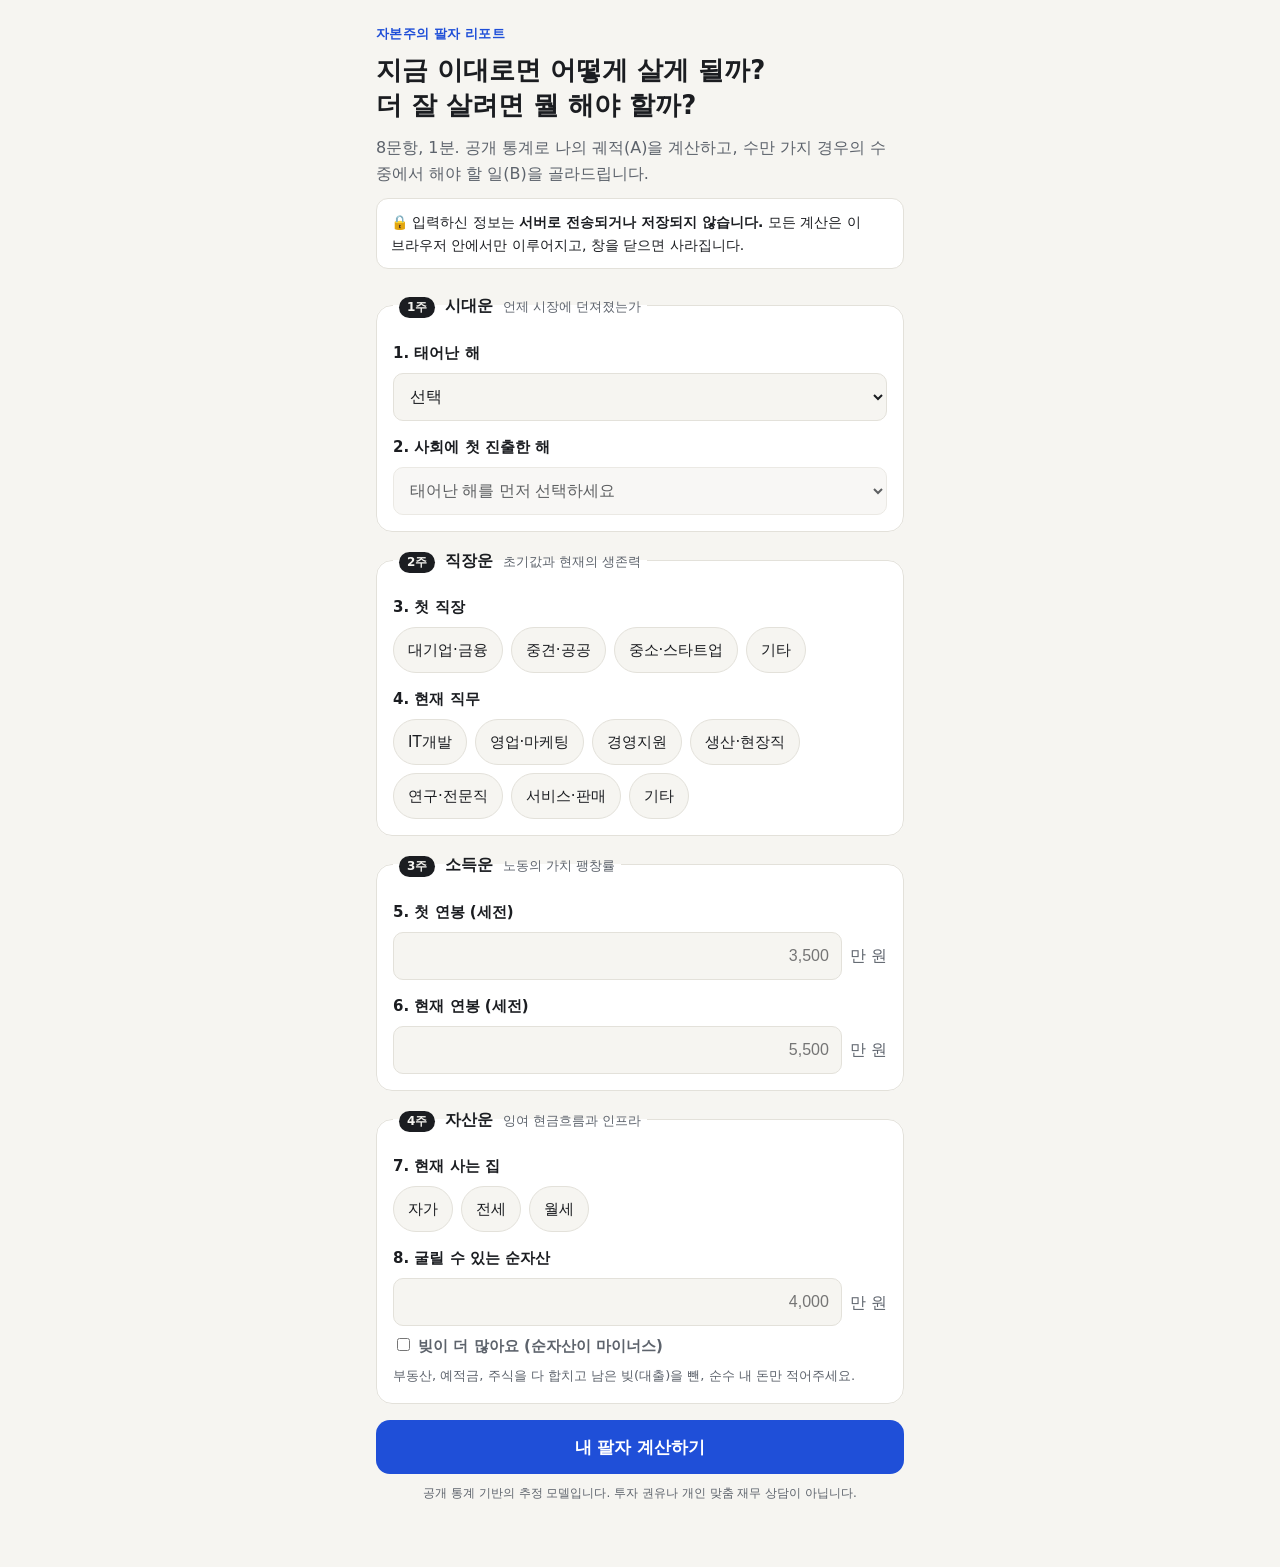
==== palja/index.html @ ac526991 "Add 자본주의 팔자 리포트: 8문항 입력으로 현재 궤적(A)과 해야 할 일(B) 계산 정적 페이지(palja/)로 구현. 입력값은 저장·전송하지 않으며 CSP로 외부 요청을 차단" ====
<!doctype html>
<html lang="ko">
<head>
  <meta charset="utf-8">
  <meta name="viewport" content="width=device-width, initial-scale=1">
  <!-- 입력값이 어디로도 전송되지 않도록 네트워크 연결을 브라우저 수준에서 차단 -->
  <meta http-equiv="Content-Security-Policy" content="default-src 'none'; script-src 'self'; style-src 'self'; img-src 'self' data: blob:; connect-src 'none'; form-action 'none'; base-uri 'none'">
  <title>자본주의 팔자 리포트</title>
  <meta name="description" content="8문항으로 보는 나의 경제적 궤적과, 더 잘 살기 위해 해야 할 일. 입력값은 저장되지 않습니다.">
  <link rel="stylesheet" href="styles.css">
</head>
<body>
<main class="wrap">

  <section id="intro" class="hero">
    <p class="eyebrow">자본주의 팔자 리포트</p>
    <h1>지금 이대로면 어떻게 살게 될까?<br>더 잘 살려면 뭘 해야 할까?</h1>
    <p class="lead">8문항, 1분. 공개 통계로 나의 궤적(A)을 계산하고, 수만 가지 경우의 수 중에서 해야 할 일(B)을 골라드립니다.</p>
    <p class="privacy">🔒 입력하신 정보는 <strong>서버로 전송되거나 저장되지 않습니다.</strong> 모든 계산은 이 브라우저 안에서만 이루어지고, 창을 닫으면 사라집니다.</p>
  </section>

  <form id="form" novalidate autocomplete="off">

    <fieldset class="group">
      <legend><span class="tag">1주</span> 시대운 <small>언제 시장에 던져졌는가</small></legend>
      <div class="field" data-field="birth">
        <label for="birth">1. 태어난 해</label>
        <select id="birth" name="birth"><option value="">선택</option></select>
        <p class="err" hidden></p>
      </div>
      <div class="field" data-field="entry">
        <label for="entry">2. 사회에 첫 진출한 해</label>
        <select id="entry" name="entry" disabled><option value="">태어난 해를 먼저 선택하세요</option></select>
        <p class="err" hidden></p>
      </div>
    </fieldset>

    <fieldset class="group">
      <legend><span class="tag">2주</span> 직장운 <small>초기값과 현재의 생존력</small></legend>
      <div class="field" data-field="tier">
        <span class="label">3. 첫 직장</span>
        <div class="chips" role="radiogroup" aria-label="첫 직장">
          <label class="chip"><input type="radio" name="tier" value="big"><span>대기업·금융</span></label>
          <label class="chip"><input type="radio" name="tier" value="mid"><span>중견·공공</span></label>
          <label class="chip"><input type="radio" name="tier" value="small"><span>중소·스타트업</span></label>
          <label class="chip"><input type="radio" name="tier" value="etc"><span>기타</span></label>
        </div>
        <p class="err" hidden></p>
      </div>
      <div class="field" data-field="role">
        <span class="label">4. 현재 직무</span>
        <div class="chips" role="radiogroup" aria-label="현재 직무">
          <label class="chip"><input type="radio" name="role" value="dev"><span>IT개발</span></label>
          <label class="chip"><input type="radio" name="role" value="sales"><span>영업·마케팅</span></label>
          <label class="chip"><input type="radio" name="role" value="admin"><span>경영지원</span></label>
          <label class="chip"><input type="radio" name="role" value="field"><span>생산·현장직</span></label>
          <label class="chip"><input type="radio" name="role" value="research"><span>연구·전문직</span></label>
          <label class="chip"><input type="radio" name="role" value="service"><span>서비스·판매</span></label>
          <label class="chip"><input type="radio" name="role" value="etc"><span>기타</span></label>
        </div>
        <p class="err" hidden></p>
      </div>
    </fieldset>

    <fieldset class="group">
      <legend><span class="tag">3주</span> 소득운 <small>노동의 가치 팽창률</small></legend>
      <div class="field" data-field="startPay">
        <label for="startPay">5. 첫 연봉 (세전)</label>
        <div class="money"><input id="startPay" name="startPay" inputmode="numeric" placeholder="3,500"><span>만 원</span></div>
        <p class="err" hidden></p>
      </div>
      <div class="field" data-field="curPay">
        <label for="curPay">6. 현재 연봉 (세전)</label>
        <div class="money"><input id="curPay" name="curPay" inputmode="numeric" placeholder="5,500"><span>만 원</span></div>
        <p class="err" hidden></p>
      </div>
    </fieldset>

    <fieldset class="group">
      <legend><span class="tag">4주</span> 자산운 <small>잉여 현금흐름과 인프라</small></legend>
      <div class="field" data-field="housing">
        <span class="label">7. 현재 사는 집</span>
        <div class="chips" role="radiogroup" aria-label="현재 사는 집">
          <label class="chip"><input type="radio" name="housing" value="own"><span>자가</span></label>
          <label class="chip"><input type="radio" name="housing" value="jeonse"><span>전세</span></label>
          <label class="chip"><input type="radio" name="housing" value="rent"><span>월세</span></label>
        </div>
        <p class="err" hidden></p>
      </div>
      <div class="field" data-field="netWorth">
        <label for="netWorth">8. 굴릴 수 있는 순자산</label>
        <div class="money"><input id="netWorth" name="netWorth" inputmode="numeric" placeholder="4,000"><span>만 원</span></div>
        <label class="inline"><input type="checkbox" id="negative"> 빚이 더 많아요 (순자산이 마이너스)</label>
        <p class="hint">부동산, 예적금, 주식을 다 합치고 남은 빚(대출)을 뺀, 순수 내 돈만 적어주세요.</p>
        <p class="err" hidden></p>
      </div>
    </fieldset>

    <button type="submit" class="primary">내 팔자 계산하기</button>
    <p class="fine">공개 통계 기반의 추정 모델입니다. 투자 권유나 개인 맞춤 재무 상담이 아닙니다.</p>
  </form>

  <section id="result" hidden></section>

</main>

<script src="data.js"></script>
<script src="engine.js"></script>
<script src="app.js"></script>
</body>
</html>
---- palja/styles.css ----
:root {
  --bg: #f6f5f1;
  --card: #ffffff;
  --ink: #1b1d21;
  --sub: #5d636c;
  --line: #e3e1da;
  --accent: #1f4fd8;
  --accent-ink: #ffffff;
  --a: #b4361f;
  --a-bg: #fbeeea;
  --b: #0f7a4d;
  --b-bg: #e8f5ee;
  --bar: #d9dce3;
  --err: #c0262d;
}
@media (prefers-color-scheme: dark) {
  :root {
    --bg: #14161a;
    --card: #1d2026;
    --ink: #eceef2;
    --sub: #a0a7b2;
    --line: #2e323a;
    --accent: #6c93ff;
    --accent-ink: #0d1220;
    --a: #ff8d77;
    --a-bg: #2b1d1a;
    --b: #5fd39c;
    --b-bg: #17261f;
    --bar: #343944;
    --err: #ff7b82;
  }
}

* { box-sizing: border-box; }
html { -webkit-text-size-adjust: 100%; }
body {
  margin: 0;
  background: var(--bg);
  color: var(--ink);
  font-family: -apple-system, "Apple SD Gothic Neo", "Noto Sans KR", "Malgun Gothic", system-ui, sans-serif;
  line-height: 1.6;
  word-break: keep-all;
}
.wrap { max-width: 560px; margin: 0 auto; padding: 24px 16px 64px; }

.eyebrow { margin: 0 0 8px; font-size: 13px; font-weight: 700; color: var(--accent); letter-spacing: .02em; }
h1 { margin: 0 0 12px; font-size: 26px; line-height: 1.35; }
h2 { margin: 0 0 14px; font-size: 21px; line-height: 1.4; }
.lead { margin: 0 0 12px; color: var(--sub); }
.privacy {
  margin: 0 0 24px; padding: 12px 14px; font-size: 14px;
  background: var(--card); border: 1px solid var(--line); border-radius: 12px;
}

/* ---------- 폼 ---------- */
.group { margin: 0 0 16px; padding: 16px; background: var(--card); border: 1px solid var(--line); border-radius: 16px; }
.group legend { padding: 0 6px; font-weight: 700; font-size: 16px; }
.group legend small { margin-left: 4px; font-weight: 400; color: var(--sub); font-size: 13px; }
.tag { display: inline-block; margin-right: 4px; padding: 1px 8px; font-size: 12px; border-radius: 99px; background: var(--ink); color: var(--bg); }
.field { margin-top: 14px; }
.field:first-of-type { margin-top: 6px; }
.field > label, .field > .label { display: block; margin-bottom: 8px; font-weight: 600; font-size: 15px; }
select, .money input {
  width: 100%; height: 48px; padding: 0 12px; font-size: 16px;
  color: var(--ink); background: var(--bg); border: 1px solid var(--line); border-radius: 10px;
}
.money { display: flex; align-items: center; gap: 8px; }
.money span { white-space: nowrap; color: var(--sub); }
.money input { text-align: right; }
.chips { display: flex; flex-wrap: wrap; gap: 8px; }
.chip { position: relative; }
.chip input { position: absolute; opacity: 0; inset: 0; }
.chip span {
  display: block; padding: 10px 14px; font-size: 15px; cursor: pointer;
  border: 1px solid var(--line); border-radius: 99px; background: var(--bg);
}
.chip input:checked + span { background: var(--accent); border-color: var(--accent); color: var(--accent-ink); font-weight: 700; }
.chip input:focus-visible + span, select:focus-visible, .money input:focus-visible, button:focus-visible, summary:focus-visible {
  outline: 3px solid var(--accent); outline-offset: 2px;
}
.inline { display: block; margin-top: 8px; font-size: 14px; color: var(--sub); }
.hint { margin: 8px 0 0; font-size: 13px; color: var(--sub); }
.err { margin: 6px 0 0; font-size: 13px; color: var(--err); font-weight: 600; }
.fine { margin: 10px 0 0; text-align: center; font-size: 12px; color: var(--sub); }

button { font: inherit; cursor: pointer; }
.primary {
  width: 100%; height: 54px; font-size: 17px; font-weight: 700; border: 0; border-radius: 14px;
  background: var(--accent); color: var(--accent-ink);
}
.ghost {
  flex: 1; height: 48px; font-size: 15px; font-weight: 600; color: var(--ink);
  background: var(--card); border: 1px solid var(--line); border-radius: 12px;
}

/* ---------- 결과 ---------- */
.card { margin: 0 0 16px; padding: 20px 18px; background: var(--card); border: 1px solid var(--line); border-radius: 18px; }
.card.a { border-color: var(--a); background: linear-gradient(var(--a-bg), var(--card) 70%); }
.card.b { border-color: var(--b); background: linear-gradient(var(--b-bg), var(--card) 70%); }
.kicker { margin: 0 0 6px; font-size: 13px; font-weight: 800; letter-spacing: .04em; }
.a .kicker { color: var(--a); }
.b .kicker { color: var(--b); }
.stats { display: grid; grid-template-columns: 1fr 1fr; gap: 10px; margin-top: 14px; }
.stat { padding: 12px; background: var(--bg); border-radius: 12px; }
.stat .k { font-size: 12px; color: var(--sub); }
.stat .v { font-size: 20px; font-weight: 800; line-height: 1.3; }
.stat .s { font-size: 12px; color: var(--sub); }
.note { margin: 12px 0 0; font-size: 13px; color: var(--sub); }

.axes { margin: 0; padding: 0; list-style: none; }
.axes li { margin-top: 14px; }
.axes .row { display: flex; justify-content: space-between; align-items: baseline; font-weight: 700; font-size: 15px; }
.axes .row b { font-size: 15px; }
.axes .bar { height: 8px; margin: 6px 0; background: var(--bar); border-radius: 99px; overflow: hidden; }
.axes .bar i { display: block; height: 100%; width: 0; background: var(--accent); border-radius: 99px; }
.axes li.weak .bar i { background: var(--a); }
.axes p { margin: 0; font-size: 14px; color: var(--sub); }
.weak-note { margin: 16px 0 0; padding: 12px 14px; font-size: 14px; font-weight: 600; background: var(--a-bg); color: var(--a); border-radius: 12px; }

.actions { margin: 14px 0 0; padding: 0; list-style: none; counter-reset: act; }
.actions li { position: relative; margin-top: 12px; padding: 14px 14px 14px 52px; background: var(--bg); border-radius: 14px; counter-increment: act; }
.actions li::before {
  content: counter(act); position: absolute; left: 14px; top: 14px; width: 26px; height: 26px; line-height: 26px;
  text-align: center; font-weight: 800; font-size: 14px; color: var(--bg); background: var(--b); border-radius: 50%;
}
.actions .t { font-weight: 700; font-size: 16px; }
.actions .d { margin: 4px 0 0; font-size: 14px; color: var(--sub); }
.actions .m { margin-top: 8px; display: flex; flex-wrap: wrap; gap: 6px; font-size: 12px; }
.actions .m span { padding: 2px 8px; border-radius: 10px; background: var(--card); border: 1px solid var(--line); }
.actions .m .eff { color: var(--b); border-color: var(--b); font-weight: 700; }

table.cmp { width: 100%; margin-top: 16px; border-collapse: collapse; font-size: 14px; }
.cmp th, .cmp td { padding: 9px 6px; text-align: right; border-bottom: 1px solid var(--line); }
.cmp th:first-child, .cmp td:first-child { text-align: left; color: var(--sub); font-weight: 500; }
.cmp thead th { font-size: 12px; color: var(--sub); }
.cmp .va { color: var(--a); font-weight: 700; }
.cmp .vb { color: var(--b); font-weight: 800; }

details { margin: 0 0 16px; padding: 14px 16px; background: var(--card); border: 1px solid var(--line); border-radius: 14px; font-size: 14px; }
summary { cursor: pointer; font-weight: 700; }
details ul { margin: 10px 0 0; padding-left: 18px; color: var(--sub); }
details li { margin-top: 6px; }
.btns { display: flex; gap: 8px; margin: 0 0 12px; }
.foot { margin: 8px 0 0; font-size: 12px; color: var(--sub); text-align: center; }
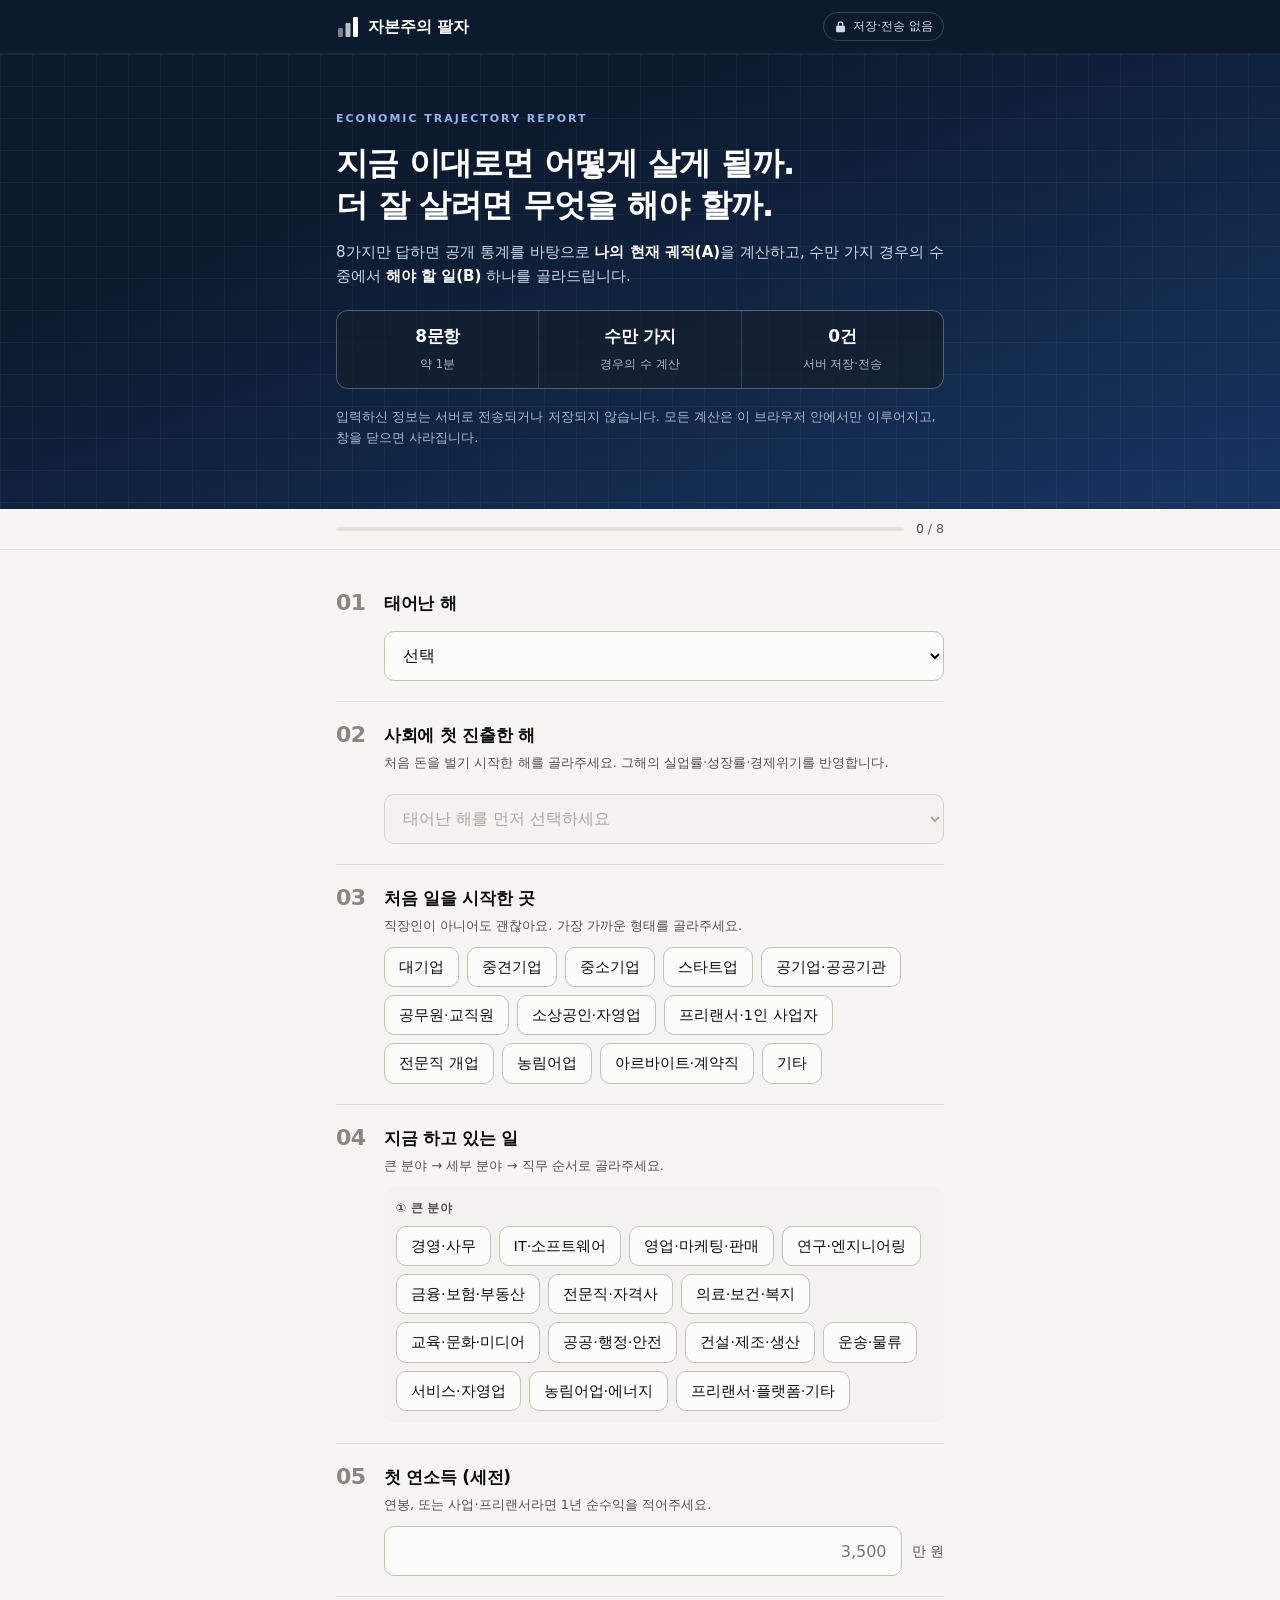
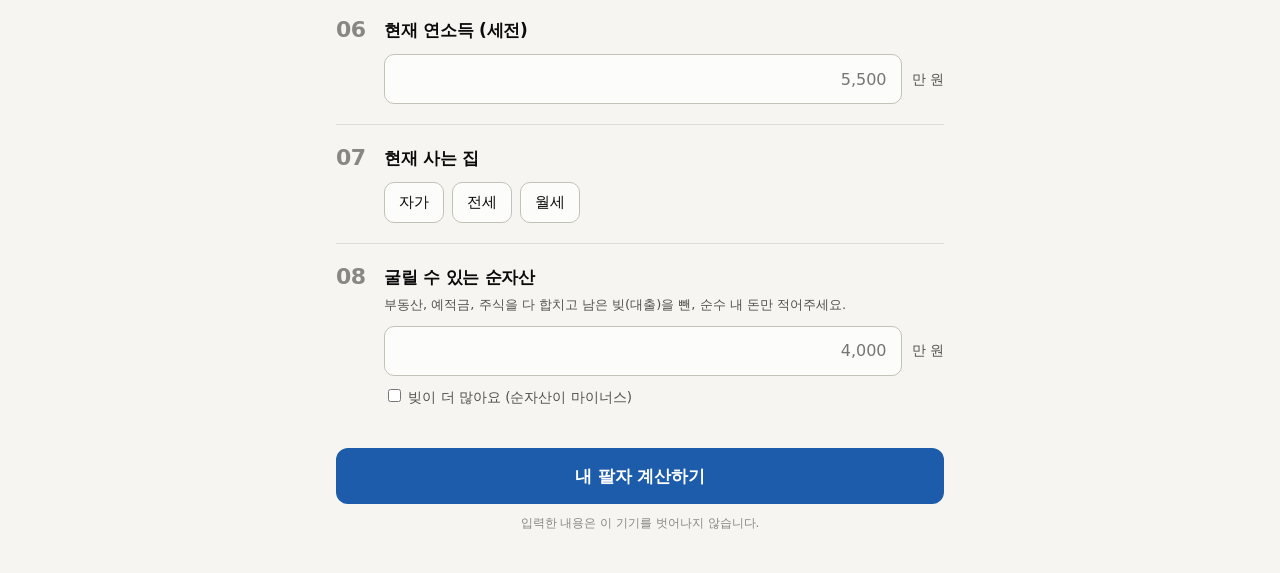
==== commit b128bb08: "팔자 리포트: 질문 순차 나열, 직무 3단계 분류, 집값·월세 입력, 리포트형 디자인 - 1주~4주 구분을 없애고 질문 8개를 번호순으로 나열 - 첫 일터를 12개 유형으로 확대(" ====
--- a/palja/index.html
+++ b/palja/index.html
@@ -5,106 +5,179 @@
   <meta name="viewport" content="width=device-width, initial-scale=1">
   <!-- 입력값이 어디로도 전송되지 않도록 네트워크 연결을 브라우저 수준에서 차단 -->
   <meta http-equiv="Content-Security-Policy" content="default-src 'none'; script-src 'self'; style-src 'self'; img-src 'self' data: blob:; connect-src 'none'; form-action 'none'; base-uri 'none'">
+  <meta name="color-scheme" content="light dark">
   <title>자본주의 팔자 리포트</title>
   <meta name="description" content="8문항으로 보는 나의 경제적 궤적과, 더 잘 살기 위해 해야 할 일. 입력값은 저장되지 않습니다.">
   <link rel="stylesheet" href="styles.css">
 </head>
 <body>
-<main class="wrap">
 
-  <section id="intro" class="hero">
-    <p class="eyebrow">자본주의 팔자 리포트</p>
-    <h1>지금 이대로면 어떻게 살게 될까?<br>더 잘 살려면 뭘 해야 할까?</h1>
-    <p class="lead">8문항, 1분. 공개 통계로 나의 궤적(A)을 계산하고, 수만 가지 경우의 수 중에서 해야 할 일(B)을 골라드립니다.</p>
-    <p class="privacy">🔒 입력하신 정보는 <strong>서버로 전송되거나 저장되지 않습니다.</strong> 모든 계산은 이 브라우저 안에서만 이루어지고, 창을 닫으면 사라집니다.</p>
+<header class="top">
+  <div class="top-in">
+    <a class="brand" href="./" aria-label="자본주의 팔자">
+      <svg class="mark" viewBox="0 0 24 24" width="24" height="24" aria-hidden="true">
+        <rect x="2" y="13" width="5" height="9" rx="1.2"></rect>
+        <rect x="9.5" y="8" width="5" height="14" rx="1.2"></rect>
+        <rect x="17" y="2" width="5" height="20" rx="1.2"></rect>
+      </svg>
+      <span>자본주의 팔자</span>
+    </a>
+    <span class="lock-pill">
+      <svg viewBox="0 0 16 16" width="13" height="13" aria-hidden="true"><path d="M4.5 7V5a3.5 3.5 0 1 1 7 0v2h.5A1.5 1.5 0 0 1 13.5 8.5v5A1.5 1.5 0 0 1 12 15H4a1.5 1.5 0 0 1-1.5-1.5v-5A1.5 1.5 0 0 1 4 7h.5Zm1.5 0h4V5a2 2 0 1 0-4 0v2Z"></path></svg>
+      저장·전송 없음
+    </span>
+  </div>
+</header>
+
+<main>
+
+  <!-- ===== 소개 ===== -->
+  <section id="intro" class="cover">
+    <div class="wrap">
+      <p class="eyebrow">ECONOMIC TRAJECTORY REPORT</p>
+      <h1>지금 이대로면 어떻게 살게 될까.<br>더 잘 살려면 무엇을 해야 할까.</h1>
+      <p class="lead">8가지만 답하면 공개 통계를 바탕으로 <b>나의 현재 궤적(A)</b>을 계산하고, 수만 가지 경우의 수 중에서 <b>해야 할 일(B)</b> 하나를 골라드립니다.</p>
+      <ul class="facts">
+        <li><b>8문항</b><span>약 1분</span></li>
+        <li><b>수만 가지</b><span>경우의 수 계산</span></li>
+        <li><b>0건</b><span>서버 저장·전송</span></li>
+      </ul>
+      <p class="privacy">입력하신 정보는 서버로 전송되거나 저장되지 않습니다. 모든 계산은 이 브라우저 안에서만 이루어지고, 창을 닫으면 사라집니다.</p>
+    </div>
   </section>
 
+  <!-- ===== 질문 ===== -->
+  <div id="progress" class="progress" aria-live="polite">
+    <div class="wrap progress-in">
+      <div class="track"><i id="progressBar"></i></div>
+      <span id="progressText">0 / 8</span>
+    </div>
+  </div>
+
+  <div class="wrap">
   <form id="form" novalidate autocomplete="off">
+    <ol class="qs">
 
-    <fieldset class="group">
-      <legend><span class="tag">1주</span> 시대운 <small>언제 시장에 던져졌는가</small></legend>
-      <div class="field" data-field="birth">
-        <label for="birth">1. 태어난 해</label>
-        <select id="birth" name="birth"><option value="">선택</option></select>
-        <p class="err" hidden></p>
-      </div>
-      <div class="field" data-field="entry">
-        <label for="entry">2. 사회에 첫 진출한 해</label>
-        <select id="entry" name="entry" disabled><option value="">태어난 해를 먼저 선택하세요</option></select>
-        <p class="err" hidden></p>
-      </div>
-    </fieldset>
+      <li class="q" data-field="birth">
+        <span class="qn">01</span>
+        <div class="qb">
+          <label class="qt" for="birth">태어난 해</label>
+          <select id="birth" name="birth"><option value="">선택</option></select>
+          <p class="err" id="err-birth" hidden></p>
+        </div>
+      </li>
 
-    <fieldset class="group">
-      <legend><span class="tag">2주</span> 직장운 <small>초기값과 현재의 생존력</small></legend>
-      <div class="field" data-field="tier">
-        <span class="label">3. 첫 직장</span>
-        <div class="chips" role="radiogroup" aria-label="첫 직장">
-          <label class="chip"><input type="radio" name="tier" value="big"><span>대기업·금융</span></label>
-          <label class="chip"><input type="radio" name="tier" value="mid"><span>중견·공공</span></label>
-          <label class="chip"><input type="radio" name="tier" value="small"><span>중소·스타트업</span></label>
-          <label class="chip"><input type="radio" name="tier" value="etc"><span>기타</span></label>
+      <li class="q" data-field="entry">
+        <span class="qn">02</span>
+        <div class="qb">
+          <label class="qt" for="entry">사회에 첫 진출한 해</label>
+          <p class="qh">처음 돈을 벌기 시작한 해를 골라주세요. 그해의 실업률·성장률·경제위기를 반영합니다.</p>
+          <select id="entry" name="entry" disabled><option value="">태어난 해를 먼저 선택하세요</option></select>
+          <p class="err" id="err-entry" hidden></p>
         </div>
-        <p class="err" hidden></p>
-      </div>
-      <div class="field" data-field="role">
-        <span class="label">4. 현재 직무</span>
-        <div class="chips" role="radiogroup" aria-label="현재 직무">
-          <label class="chip"><input type="radio" name="role" value="dev"><span>IT개발</span></label>
-          <label class="chip"><input type="radio" name="role" value="sales"><span>영업·마케팅</span></label>
-          <label class="chip"><input type="radio" name="role" value="admin"><span>경영지원</span></label>
-          <label class="chip"><input type="radio" name="role" value="field"><span>생산·현장직</span></label>
-          <label class="chip"><input type="radio" name="role" value="research"><span>연구·전문직</span></label>
-          <label class="chip"><input type="radio" name="role" value="service"><span>서비스·판매</span></label>
-          <label class="chip"><input type="radio" name="role" value="etc"><span>기타</span></label>
+      </li>
+
+      <li class="q" data-field="tier">
+        <span class="qn">03</span>
+        <div class="qb">
+          <span class="qt" id="tierTitle">처음 일을 시작한 곳</span>
+          <p class="qh">직장인이 아니어도 괜찮아요. 가장 가까운 형태를 골라주세요.</p>
+          <div class="chips" role="radiogroup" aria-labelledby="tierTitle">
+            <label class="chip"><input type="radio" name="tier" value="big"><span>대기업</span></label>
+            <label class="chip"><input type="radio" name="tier" value="mid"><span>중견기업</span></label>
+            <label class="chip"><input type="radio" name="tier" value="small"><span>중소기업</span></label>
+            <label class="chip"><input type="radio" name="tier" value="startup"><span>스타트업</span></label>
+            <label class="chip"><input type="radio" name="tier" value="pubcorp"><span>공기업·공공기관</span></label>
+            <label class="chip"><input type="radio" name="tier" value="civil"><span>공무원·교직원</span></label>
+            <label class="chip"><input type="radio" name="tier" value="shop"><span>소상공인·자영업</span></label>
+            <label class="chip"><input type="radio" name="tier" value="free"><span>프리랜서·1인 사업자</span></label>
+            <label class="chip"><input type="radio" name="tier" value="pro"><span>전문직 개업</span></label>
+            <label class="chip"><input type="radio" name="tier" value="agri"><span>농림어업</span></label>
+            <label class="chip"><input type="radio" name="tier" value="parttime"><span>아르바이트·계약직</span></label>
+            <label class="chip"><input type="radio" name="tier" value="etc"><span>기타</span></label>
+          </div>
+          <p class="err" id="err-tier" hidden></p>
         </div>
-        <p class="err" hidden></p>
-      </div>
-    </fieldset>
+      </li>
 
-    <fieldset class="group">
-      <legend><span class="tag">3주</span> 소득운 <small>노동의 가치 팽창률</small></legend>
-      <div class="field" data-field="startPay">
-        <label for="startPay">5. 첫 연봉 (세전)</label>
-        <div class="money"><input id="startPay" name="startPay" inputmode="numeric" placeholder="3,500"><span>만 원</span></div>
-        <p class="err" hidden></p>
-      </div>
-      <div class="field" data-field="curPay">
-        <label for="curPay">6. 현재 연봉 (세전)</label>
-        <div class="money"><input id="curPay" name="curPay" inputmode="numeric" placeholder="5,500"><span>만 원</span></div>
-        <p class="err" hidden></p>
-      </div>
-    </fieldset>
+      <li class="q" data-field="role">
+        <span class="qn">04</span>
+        <div class="qb">
+          <span class="qt">지금 하고 있는 일</span>
+          <p class="qh">큰 분야 → 세부 분야 → 직무 순서로 골라주세요.</p>
+          <div id="roleBox" class="cascade"></div>
+          <p class="err" id="err-role" hidden></p>
+        </div>
+      </li>
 
-    <fieldset class="group">
-      <legend><span class="tag">4주</span> 자산운 <small>잉여 현금흐름과 인프라</small></legend>
-      <div class="field" data-field="housing">
-        <span class="label">7. 현재 사는 집</span>
-        <div class="chips" role="radiogroup" aria-label="현재 사는 집">
-          <label class="chip"><input type="radio" name="housing" value="own"><span>자가</span></label>
-          <label class="chip"><input type="radio" name="housing" value="jeonse"><span>전세</span></label>
-          <label class="chip"><input type="radio" name="housing" value="rent"><span>월세</span></label>
+      <li class="q" data-field="startPay">
+        <span class="qn">05</span>
+        <div class="qb">
+          <label class="qt" for="startPay">첫 연소득 (세전)</label>
+          <p class="qh">연봉, 또는 사업·프리랜서라면 1년 순수익을 적어주세요.</p>
+          <div class="money"><input id="startPay" name="startPay" inputmode="numeric" placeholder="3,500"><span>만 원</span></div>
+          <p class="err" id="err-startPay" hidden></p>
         </div>
-        <p class="err" hidden></p>
-      </div>
-      <div class="field" data-field="netWorth">
-        <label for="netWorth">8. 굴릴 수 있는 순자산</label>
-        <div class="money"><input id="netWorth" name="netWorth" inputmode="numeric" placeholder="4,000"><span>만 원</span></div>
-        <label class="inline"><input type="checkbox" id="negative"> 빚이 더 많아요 (순자산이 마이너스)</label>
-        <p class="hint">부동산, 예적금, 주식을 다 합치고 남은 빚(대출)을 뺀, 순수 내 돈만 적어주세요.</p>
-        <p class="err" hidden></p>
-      </div>
-    </fieldset>
+      </li>
+
+      <li class="q" data-field="curPay">
+        <span class="qn">06</span>
+        <div class="qb">
+          <label class="qt" for="curPay">현재 연소득 (세전)</label>
+          <div class="money"><input id="curPay" name="curPay" inputmode="numeric" placeholder="5,500"><span>만 원</span></div>
+          <p class="err" id="err-curPay" hidden></p>
+        </div>
+      </li>
+
+      <li class="q" data-field="housing">
+        <span class="qn">07</span>
+        <div class="qb">
+          <span class="qt" id="housingTitle">현재 사는 집</span>
+          <div class="chips" role="radiogroup" aria-labelledby="housingTitle">
+            <label class="chip"><input type="radio" name="housing" value="own"><span>자가</span></label>
+            <label class="chip"><input type="radio" name="housing" value="jeonse"><span>전세</span></label>
+            <label class="chip"><input type="radio" name="housing" value="rent"><span>월세</span></label>
+          </div>
+          <p class="err" id="err-housing" hidden></p>
+
+          <div id="houseValueBox" class="sub" hidden>
+            <label for="houseValue" id="houseValueLabel">집 시세</label>
+            <div class="money"><input id="houseValue" name="houseValue" inputmode="numeric" placeholder="50,000"><span>만 원</span></div>
+            <p class="qh" id="houseValueHint"></p>
+            <p class="err" id="err-houseValue" hidden></p>
+          </div>
+          <div id="rentBox" class="sub" hidden>
+            <label for="rent">월세</label>
+            <div class="money"><input id="rent" name="rent" inputmode="numeric" placeholder="60"><span>만 원 / 월</span></div>
+            <p class="err" id="err-rent" hidden></p>
+          </div>
+        </div>
+      </li>
+
+      <li class="q" data-field="netWorth">
+        <span class="qn">08</span>
+        <div class="qb">
+          <label class="qt" for="netWorth">굴릴 수 있는 순자산</label>
+          <p class="qh">부동산, 예적금, 주식을 다 합치고 남은 빚(대출)을 뺀, 순수 내 돈만 적어주세요.</p>
+          <div class="money"><input id="netWorth" name="netWorth" inputmode="numeric" placeholder="4,000"><span>만 원</span></div>
+          <label class="inline"><input type="checkbox" id="negative"> 빚이 더 많아요 (순자산이 마이너스)</label>
+          <p class="err" id="err-netWorth" hidden></p>
+        </div>
+      </li>
+
+    </ol>
 
     <button type="submit" class="primary">내 팔자 계산하기</button>
-    <p class="fine">공개 통계 기반의 추정 모델입니다. 투자 권유나 개인 맞춤 재무 상담이 아닙니다.</p>
+    <p class="fine">입력한 내용은 이 기기를 벗어나지 않습니다.</p>
   </form>
 
   <section id="result" hidden></section>
+  </div>
 
 </main>
 
 <script src="data.js"></script>
+<script src="jobs.js"></script>
 <script src="engine.js"></script>
 <script src="app.js"></script>
 </body>
--- a/palja/styles.css
+++ b/palja/styles.css
@@ -1,144 +1,259 @@
+/* ---------- 토큰 ----------
+ * 차트 색은 dataviz 기본 팔레트(slot 1 파랑, slot 2 주황)를 검증해서 사용:
+ *   A(지금 궤적) = 주황, B(해야 할 일) = 파랑. 텍스트는 절대 계열색을 쓰지 않는다.
+ */
 :root {
-  --bg: #f6f5f1;
-  --card: #ffffff;
-  --ink: #1b1d21;
-  --sub: #5d636c;
-  --line: #e3e1da;
-  --accent: #1f4fd8;
+  color-scheme: light;
+  --page: #f6f5f1;
+  --surface: #fcfcfb;
+  --ink: #0b0b0b;
+  --ink2: #52514e;
+  --muted: #898781;
+  --grid: #e1e0d9;
+  --axis: #c3c2b7;
+  --border: rgba(11, 11, 11, 0.10);
+  --sa: #eb6834;
+  --sb: #2a78d6;
+  --accent: #1c5cab;
   --accent-ink: #ffffff;
-  --a: #b4361f;
-  --a-bg: #fbeeea;
-  --b: #0f7a4d;
-  --b-bg: #e8f5ee;
-  --bar: #d9dce3;
-  --err: #c0262d;
+  --navy-1: #0c1a2e;
+  --navy-2: #173561;
+  --field: #f3f2ee;
+  --shadow: 0 1px 2px rgba(11, 11, 11, .04), 0 8px 24px rgba(11, 11, 11, .05);
 }
 @media (prefers-color-scheme: dark) {
   :root {
-    --bg: #14161a;
-    --card: #1d2026;
-    --ink: #eceef2;
-    --sub: #a0a7b2;
-    --line: #2e323a;
-    --accent: #6c93ff;
-    --accent-ink: #0d1220;
-    --a: #ff8d77;
-    --a-bg: #2b1d1a;
-    --b: #5fd39c;
-    --b-bg: #17261f;
-    --bar: #343944;
-    --err: #ff7b82;
+    color-scheme: dark;
+    --page: #0d0d0d;
+    --surface: #1a1a19;
+    --ink: #ffffff;
+    --ink2: #c3c2b7;
+    --muted: #898781;
+    --grid: #2c2c2a;
+    --axis: #383835;
+    --border: rgba(255, 255, 255, 0.10);
+    --sa: #d95926;
+    --sb: #3987e5;
+    --accent: #3987e5;
+    --accent-ink: #0b0b0b;
+    --navy-1: #07101d;
+    --navy-2: #0f2447;
+    --field: #232322;
+    --shadow: none;
   }
 }
 
 * { box-sizing: border-box; }
-html { -webkit-text-size-adjust: 100%; }
+html { -webkit-text-size-adjust: 100%; scroll-behavior: smooth; }
 body {
   margin: 0;
-  background: var(--bg);
+  background: var(--page);
   color: var(--ink);
-  font-family: -apple-system, "Apple SD Gothic Neo", "Noto Sans KR", "Malgun Gothic", system-ui, sans-serif;
+  font-family: system-ui, -apple-system, "Apple SD Gothic Neo", "Noto Sans KR", "Malgun Gothic", "Segoe UI", sans-serif;
   line-height: 1.6;
   word-break: keep-all;
 }
-.wrap { max-width: 560px; margin: 0 auto; padding: 24px 16px 64px; }
-
-.eyebrow { margin: 0 0 8px; font-size: 13px; font-weight: 700; color: var(--accent); letter-spacing: .02em; }
-h1 { margin: 0 0 12px; font-size: 26px; line-height: 1.35; }
-h2 { margin: 0 0 14px; font-size: 21px; line-height: 1.4; }
-.lead { margin: 0 0 12px; color: var(--sub); }
-.privacy {
-  margin: 0 0 24px; padding: 12px 14px; font-size: 14px;
-  background: var(--card); border: 1px solid var(--line); border-radius: 12px;
-}
-
-/* ---------- 폼 ---------- */
-.group { margin: 0 0 16px; padding: 16px; background: var(--card); border: 1px solid var(--line); border-radius: 16px; }
-.group legend { padding: 0 6px; font-weight: 700; font-size: 16px; }
-.group legend small { margin-left: 4px; font-weight: 400; color: var(--sub); font-size: 13px; }
-.tag { display: inline-block; margin-right: 4px; padding: 1px 8px; font-size: 12px; border-radius: 99px; background: var(--ink); color: var(--bg); }
-.field { margin-top: 14px; }
-.field:first-of-type { margin-top: 6px; }
-.field > label, .field > .label { display: block; margin-bottom: 8px; font-weight: 600; font-size: 15px; }
+.wrap { max-width: 640px; margin: 0 auto; padding: 0 16px; }
+
+/* ---------- 상단 바 ---------- */
+.top { background: var(--navy-1); color: #fff; border-bottom: 1px solid rgba(255,255,255,.08); }
+.top-in { max-width: 640px; margin: 0 auto; padding: 12px 16px; display: flex; justify-content: space-between; align-items: center; }
+.brand { display: inline-flex; align-items: center; gap: 8px; color: #fff; text-decoration: none; font-weight: 800; letter-spacing: -.01em; }
+.mark { fill: #fff; }
+.mark rect:nth-child(1) { opacity: .45; }
+.mark rect:nth-child(2) { opacity: .72; }
+.lock-pill { display: inline-flex; align-items: center; gap: 6px; padding: 4px 10px; font-size: 12px; color: #cfd8e8; border: 1px solid rgba(255,255,255,.18); border-radius: 99px; }
+.lock-pill svg { fill: currentColor; }
+
+/* ---------- 커버 ---------- */
+.cover {
+  color: #fff;
+  background:
+    linear-gradient(rgba(255,255,255,.045) 1px, transparent 1px) 0 0 / 100% 32px,
+    linear-gradient(90deg, rgba(255,255,255,.045) 1px, transparent 1px) 0 0 / 32px 100%,
+    linear-gradient(160deg, var(--navy-1) 30%, var(--navy-2));
+  padding: 36px 0 44px;
+}
+.eyebrow { margin: 0 0 14px; font-size: 11px; font-weight: 700; letter-spacing: .18em; color: #8fb4ee; }
+h1 { margin: 0 0 14px; font-size: 26px; text-wrap: balance; line-height: 1.32; font-weight: 800; letter-spacing: -.025em; }
+.lead { margin: 0 0 22px; color: #cfd8e8; font-size: 15px; }
+.lead b { color: #fff; }
+.facts { display: grid; grid-template-columns: repeat(3, 1fr); gap: 1px; margin: 0 0 18px; padding: 0; list-style: none; background: rgba(255,255,255,.14); border: 1px solid rgba(255,255,255,.14); border-radius: 12px; overflow: hidden; }
+.facts li { padding: 12px 10px; background: rgba(8, 18, 34, .72); text-align: center; }
+.facts b { display: block; font-size: 17px; letter-spacing: -.02em; }
+.facts span { font-size: 11.5px; color: #a9b8d1; }
+.privacy { margin: 0; font-size: 13px; color: #a9b8d1; }
+
+/* ---------- 진행 바 ---------- */
+.progress { position: sticky; top: 0; z-index: 5; background: var(--page); border-bottom: 1px solid var(--border); }
+.progress-in { display: flex; align-items: center; gap: 12px; padding-top: 10px; padding-bottom: 10px; font-size: 12.5px; color: var(--ink2); font-variant-numeric: tabular-nums; }
+.progress .track { flex: 1; height: 4px; background: var(--grid); border-radius: 99px; overflow: hidden; }
+.progress .track i { display: block; height: 100%; width: 0; background: var(--accent); border-radius: 99px; transition: width .25s ease; }
+
+/* ---------- 질문 ---------- */
+.qs { margin: 20px 0 20px; padding: 0; list-style: none; }
+.q { display: flex; gap: 14px; padding: 20px 0; border-bottom: 1px solid var(--border); }
+.q:last-child { border-bottom: 0; }
+.qn { flex: 0 0 34px; font-size: 22px; font-weight: 800; line-height: 1.2; letter-spacing: -.03em; color: var(--muted); font-variant-numeric: tabular-nums; }
+.q.done .qn { color: var(--accent); }
+.qb { flex: 1; min-width: 0; }
+.qt { display: block; margin-bottom: 4px; font-size: 17px; font-weight: 700; letter-spacing: -.015em; }
+.qh { margin: 0 0 10px; font-size: 13px; color: var(--ink2); }
+.qb > :not(.qt):not(.qh):not(.err) { margin-top: 10px; }
+
 select, .money input {
-  width: 100%; height: 48px; padding: 0 12px; font-size: 16px;
-  color: var(--ink); background: var(--bg); border: 1px solid var(--line); border-radius: 10px;
-}
-.money { display: flex; align-items: center; gap: 8px; }
-.money span { white-space: nowrap; color: var(--sub); }
-.money input { text-align: right; }
+  width: 100%; height: 50px; padding: 0 14px; font: inherit; font-size: 16px;
+  color: var(--ink); background: var(--surface); border: 1px solid var(--axis); border-radius: 10px;
+}
+select:disabled { color: var(--muted); background: var(--field); }
+.money { display: flex; align-items: center; gap: 10px; }
+.money span { white-space: nowrap; font-size: 14px; color: var(--ink2); }
+.money input { text-align: right; font-variant-numeric: tabular-nums; }
+.sub { padding: 14px; background: var(--field); border-radius: 12px; }
+.sub label { display: block; margin-bottom: 8px; font-size: 14px; font-weight: 600; }
+.sub .qh { margin: 8px 0 0; }
+.inline { display: block; font-size: 13.5px; color: var(--ink2); }
+.err { margin: 8px 0 0; font-size: 13px; font-weight: 600; color: #c0262d; }
+@media (prefers-color-scheme: dark) { .err { color: #ff7b82; } }
+
 .chips { display: flex; flex-wrap: wrap; gap: 8px; }
 .chip { position: relative; }
 .chip input { position: absolute; opacity: 0; inset: 0; }
-.chip span {
-  display: block; padding: 10px 14px; font-size: 15px; cursor: pointer;
-  border: 1px solid var(--line); border-radius: 99px; background: var(--bg);
-}
-.chip input:checked + span { background: var(--accent); border-color: var(--accent); color: var(--accent-ink); font-weight: 700; }
-.chip input:focus-visible + span, select:focus-visible, .money input:focus-visible, button:focus-visible, summary:focus-visible {
-  outline: 3px solid var(--accent); outline-offset: 2px;
-}
-.inline { display: block; margin-top: 8px; font-size: 14px; color: var(--sub); }
-.hint { margin: 8px 0 0; font-size: 13px; color: var(--sub); }
-.err { margin: 6px 0 0; font-size: 13px; color: var(--err); font-weight: 600; }
-.fine { margin: 10px 0 0; text-align: center; font-size: 12px; color: var(--sub); }
+.chip span, .cb {
+  display: block; padding: 9px 14px; font: inherit; font-size: 14.5px; line-height: 1.4; cursor: pointer;
+  color: var(--ink); background: var(--surface); border: 1px solid var(--axis); border-radius: 10px;
+}
+.chip input:checked + span, .cb[aria-pressed="true"] { color: var(--accent-ink); background: var(--accent); border-color: var(--accent); font-weight: 700; }
+.chip input:focus-visible + span, .cb:focus-visible, select:focus-visible, .money input:focus-visible,
+button:focus-visible, summary:focus-visible, .hit:focus-visible { outline: 3px solid var(--sb); outline-offset: 2px; }
+
+/* 직무 3단계 선택 */
+.cascade { display: grid; gap: 10px; }
+.cascade .step { padding: 12px; background: var(--field); border-radius: 12px; }
+.cascade .step-h { display: flex; justify-content: space-between; align-items: center; margin-bottom: 8px; font-size: 12px; font-weight: 700; color: var(--ink2); letter-spacing: .02em; }
+.cascade .done-row { display: flex; justify-content: space-between; align-items: center; gap: 10px; font-size: 14.5px; }
+.cascade .done-row b { font-weight: 700; }
+.cascade .done-row small { display: block; font-size: 11.5px; font-weight: 700; color: var(--ink2); letter-spacing: .02em; }
+.link { padding: 6px 4px; font: inherit; font-size: 13px; font-weight: 600; color: var(--accent); background: none; border: 0; cursor: pointer; text-decoration: underline; text-underline-offset: 3px; }
+.cascade .scroll { max-height: 264px; overflow: auto; }
 
 button { font: inherit; cursor: pointer; }
-.primary {
-  width: 100%; height: 54px; font-size: 17px; font-weight: 700; border: 0; border-radius: 14px;
-  background: var(--accent); color: var(--accent-ink);
-}
-.ghost {
-  flex: 1; height: 48px; font-size: 15px; font-weight: 600; color: var(--ink);
-  background: var(--card); border: 1px solid var(--line); border-radius: 12px;
-}
-
-/* ---------- 결과 ---------- */
-.card { margin: 0 0 16px; padding: 20px 18px; background: var(--card); border: 1px solid var(--line); border-radius: 18px; }
-.card.a { border-color: var(--a); background: linear-gradient(var(--a-bg), var(--card) 70%); }
-.card.b { border-color: var(--b); background: linear-gradient(var(--b-bg), var(--card) 70%); }
-.kicker { margin: 0 0 6px; font-size: 13px; font-weight: 800; letter-spacing: .04em; }
-.a .kicker { color: var(--a); }
-.b .kicker { color: var(--b); }
-.stats { display: grid; grid-template-columns: 1fr 1fr; gap: 10px; margin-top: 14px; }
-.stat { padding: 12px; background: var(--bg); border-radius: 12px; }
-.stat .k { font-size: 12px; color: var(--sub); }
-.stat .v { font-size: 20px; font-weight: 800; line-height: 1.3; }
-.stat .s { font-size: 12px; color: var(--sub); }
-.note { margin: 12px 0 0; font-size: 13px; color: var(--sub); }
-
-.axes { margin: 0; padding: 0; list-style: none; }
-.axes li { margin-top: 14px; }
-.axes .row { display: flex; justify-content: space-between; align-items: baseline; font-weight: 700; font-size: 15px; }
-.axes .row b { font-size: 15px; }
-.axes .bar { height: 8px; margin: 6px 0; background: var(--bar); border-radius: 99px; overflow: hidden; }
-.axes .bar i { display: block; height: 100%; width: 0; background: var(--accent); border-radius: 99px; }
-.axes li.weak .bar i { background: var(--a); }
-.axes p { margin: 0; font-size: 14px; color: var(--sub); }
-.weak-note { margin: 16px 0 0; padding: 12px 14px; font-size: 14px; font-weight: 600; background: var(--a-bg); color: var(--a); border-radius: 12px; }
-
+.primary { width: 100%; height: 56px; font-size: 17px; font-weight: 800; letter-spacing: -.01em; border: 0; border-radius: 12px; background: var(--accent); color: var(--accent-ink); }
+.primary:active { transform: translateY(1px); }
+.fine { margin: 10px 0 40px; text-align: center; font-size: 12px; color: var(--muted); }
+
+/* ---------- 결과 리포트 ---------- */
+#result { padding: 20px 0 56px; }
+.rep-head { margin: 0 0 16px; }
+.rep-head .eyebrow { color: var(--ink2); margin-bottom: 8px; }
+.rep-head h2 { margin: 0 0 4px; font-size: 22px; letter-spacing: -.025em; }
+.rep-head p { margin: 0; font-size: 13px; color: var(--ink2); }
+
+.hero { position: relative; margin: 0 0 14px; padding: 24px 20px; color: #fff; border-radius: 16px; overflow: hidden;
+  background:
+    linear-gradient(rgba(255,255,255,.045) 1px, transparent 1px) 0 0 / 100% 28px,
+    linear-gradient(160deg, var(--navy-1) 30%, var(--navy-2)); }
+.hero .k { font-size: 12px; font-weight: 700; letter-spacing: .08em; color: #8fb4ee; }
+.hero .big { display: flex; align-items: baseline; gap: 10px; margin: 6px 0 4px; font-size: 52px; line-height: 1.1; font-weight: 800; letter-spacing: -.04em; }
+.hero .big .arrow { font-size: 28px; color: #8fb4ee; font-weight: 600; }
+.hero .big small { font-size: 22px; font-weight: 700; letter-spacing: -.02em; }
+.hero .cap { font-size: 12.5px; color: #a9b8d1; }
+.hero p { margin: 14px 0 0; padding-top: 14px; border-top: 1px solid rgba(255,255,255,.16); font-size: 15px; line-height: 1.55; }
+
+.card { margin: 0 0 14px; padding: 20px 18px; background: var(--surface); border: 1px solid var(--border); border-radius: 16px; box-shadow: var(--shadow); }
+.card h3 { margin: 0 0 4px; text-wrap: balance; font-size: 18px; letter-spacing: -.02em; line-height: 1.4; }
+.sec { display: flex; align-items: center; gap: 8px; margin: 0 0 8px; font-size: 12px; font-weight: 800; letter-spacing: .08em; color: var(--ink2); }
+.sec i { width: 10px; height: 10px; border-radius: 3px; }
+.sec .ia { background: var(--sa); }
+.sec .ib { background: var(--sb); }
+.sec .in { background: var(--muted); }
+
+.stats { display: grid; grid-template-columns: 1fr 1fr; gap: 8px; margin-top: 14px; }
+.stat { padding: 12px; background: var(--field); border-radius: 10px; }
+.stat .k { font-size: 12px; color: var(--ink2); }
+.stat .v { font-size: 21px; font-weight: 800; line-height: 1.3; letter-spacing: -.02em; }
+.stat .s { font-size: 11.5px; color: var(--muted); }
+.note { margin: 12px 0 0; font-size: 12.5px; color: var(--ink2); }
+
+/* 차트 공통 */
+.chart { position: relative; margin-top: 14px; }
+.chart svg { display: block; width: 100%; height: auto; overflow: visible; }
+.legend { display: flex; flex-wrap: wrap; gap: 6px 16px; margin: 12px 0 0; padding: 0; list-style: none; font-size: 12.5px; color: var(--ink2); }
+.legend li { display: inline-flex; align-items: center; gap: 6px; }
+.legend i { display: inline-block; width: 12px; height: 12px; border-radius: 3px; }
+.legend i.ln { width: 16px; height: 2px; border-radius: 2px; }
+.lg-a { background: var(--sa); } .lg-b { background: var(--sb); }
+.lg-soft { background: var(--muted); opacity: .38; } .lg-solid { background: var(--muted); }
+.lg-gap { background: transparent; border: 1px solid var(--axis); }
+.c-a { fill: var(--sa); } .c-b { fill: var(--sb); }
+.c-a-line { stroke: var(--sa); fill: none; } .c-b-line { stroke: var(--sb); fill: none; }
+.c-a-dot { fill: var(--sa); stroke: var(--surface); stroke-width: 2; }
+.c-b-dot { fill: var(--sb); stroke: var(--surface); stroke-width: 2; }
+.c-track { fill: none; stroke: var(--axis); stroke-width: 1; }
+.c-grid { stroke: var(--grid); stroke-width: 1; }
+.c-axis { stroke: var(--axis); stroke-width: 1; }
+.c-plan { stroke: var(--muted); stroke-width: 1; }
+.c-cross { stroke: var(--axis); stroke-width: 1; }
+.chart text { paint-order: stroke; stroke: var(--surface); stroke-width: 4px; stroke-linejoin: round; }
+.chart .t-on-a, .chart .t-on-b, .chart .in { stroke: none; }
+.t1 { fill: var(--ink); font-size: 12px; font-weight: 700; }
+.t2 { fill: var(--ink2); font-size: 11px; }
+.t3 { fill: var(--muted); font-size: 10.5px; }
+.t-on-a { fill: #0b0b0b; } .t-on-b { fill: #ffffff; }
+.line2 { stroke-width: 2; stroke-linecap: round; stroke-linejoin: round; }
+.hit { fill: transparent; cursor: crosshair; }
+.tip { position: absolute; z-index: 3; min-width: 120px; padding: 8px 10px; pointer-events: none; font-size: 12px; line-height: 1.5; color: var(--ink); background: var(--surface); border: 1px solid var(--axis); border-radius: 8px; box-shadow: 0 4px 16px rgba(0,0,0,.14); white-space: nowrap; }
+.tip b { display: block; margin-bottom: 2px; font-size: 12px; }
+.tip span { display: flex; align-items: center; gap: 6px; font-variant-numeric: tabular-nums; }
+.tip i { display: inline-block; width: 8px; height: 8px; border-radius: 50%; }
+
+/* 4개 축 */
+.axes { margin: 14px 0 0; padding: 0; list-style: none; }
+.axes li { padding: 14px 0; border-top: 1px solid var(--border); }
+.axes li:first-child { border-top: 0; padding-top: 4px; }
+.axes .row { display: flex; justify-content: space-between; align-items: baseline; }
+.axes .row span { font-weight: 700; font-size: 15px; }
+.axes .row b { font-size: 15px; font-variant-numeric: tabular-nums; }
+.axes .bar { height: 6px; margin: 8px 0; background: var(--grid); border-radius: 99px; overflow: hidden; }
+.axes .bar i { display: block; height: 100%; width: 0; background: var(--muted); border-radius: 99px; }
+.axes li.weak .bar i { background: var(--sa); }
+.axes li.weak .row span::after { content: "가장 약한 고리"; margin-left: 8px; padding: 1px 7px; font-size: 11px; font-weight: 700; color: var(--ink); background: var(--field); border: 1px solid var(--axis); border-radius: 99px; }
+.axes p { margin: 0; font-size: 13.5px; color: var(--ink2); }
+.weak-note { margin: 4px 0 0; padding: 12px 14px; font-size: 13.5px; font-weight: 600; background: var(--field); border-left: 3px solid var(--sa); border-radius: 0 8px 8px 0; }
+
+/* B 행동 */
 .actions { margin: 14px 0 0; padding: 0; list-style: none; counter-reset: act; }
-.actions li { position: relative; margin-top: 12px; padding: 14px 14px 14px 52px; background: var(--bg); border-radius: 14px; counter-increment: act; }
-.actions li::before {
-  content: counter(act); position: absolute; left: 14px; top: 14px; width: 26px; height: 26px; line-height: 26px;
-  text-align: center; font-weight: 800; font-size: 14px; color: var(--bg); background: var(--b); border-radius: 50%;
-}
-.actions .t { font-weight: 700; font-size: 16px; }
-.actions .d { margin: 4px 0 0; font-size: 14px; color: var(--sub); }
-.actions .m { margin-top: 8px; display: flex; flex-wrap: wrap; gap: 6px; font-size: 12px; }
-.actions .m span { padding: 2px 8px; border-radius: 10px; background: var(--card); border: 1px solid var(--line); }
-.actions .m .eff { color: var(--b); border-color: var(--b); font-weight: 700; }
-
-table.cmp { width: 100%; margin-top: 16px; border-collapse: collapse; font-size: 14px; }
-.cmp th, .cmp td { padding: 9px 6px; text-align: right; border-bottom: 1px solid var(--line); }
-.cmp th:first-child, .cmp td:first-child { text-align: left; color: var(--sub); font-weight: 500; }
-.cmp thead th { font-size: 12px; color: var(--sub); }
-.cmp .va { color: var(--a); font-weight: 700; }
-.cmp .vb { color: var(--b); font-weight: 800; }
-
-details { margin: 0 0 16px; padding: 14px 16px; background: var(--card); border: 1px solid var(--line); border-radius: 14px; font-size: 14px; }
+.actions li { position: relative; margin-top: 10px; padding: 14px 14px 14px 52px; background: var(--field); border-radius: 12px; counter-increment: act; }
+.actions li::before { content: counter(act); position: absolute; left: 14px; top: 14px; width: 26px; height: 26px; line-height: 26px; text-align: center; font-weight: 800; font-size: 14px; color: var(--accent-ink); background: var(--accent); border-radius: 50%; }
+.actions .t { font-weight: 700; font-size: 15.5px; line-height: 1.45; letter-spacing: -.01em; }
+.actions .d { margin: 4px 0 0; font-size: 13px; color: var(--ink2); }
+.actions .m { display: flex; flex-wrap: wrap; gap: 6px; margin-top: 10px; font-size: 12px; }
+.actions .m span { padding: 2px 9px; color: var(--ink2); background: var(--surface); border: 1px solid var(--border); border-radius: 6px; }
+.actions .m .eff { color: var(--ink); font-weight: 700; border-color: var(--sb); }
+
+table.cmp { width: 100%; margin-top: 16px; border-collapse: collapse; font-size: 14px; font-variant-numeric: tabular-nums; }
+.cmp th, .cmp td { padding: 10px 6px; text-align: right; border-bottom: 1px solid var(--border); }
+.cmp th:first-child, .cmp td:first-child { text-align: left; color: var(--ink2); font-weight: 500; }
+.cmp thead th { font-size: 12px; font-weight: 700; color: var(--ink2); }
+.cmp thead th i { display: inline-block; width: 8px; height: 8px; margin-right: 5px; border-radius: 50%; }
+.cmp td.vb { font-weight: 800; }
+
+details { margin: 0 0 14px; padding: 14px 16px; font-size: 13.5px; background: var(--surface); border: 1px solid var(--border); border-radius: 12px; }
 summary { cursor: pointer; font-weight: 700; }
-details ul { margin: 10px 0 0; padding-left: 18px; color: var(--sub); }
+details ul { margin: 10px 0 0; padding-left: 18px; color: var(--ink2); }
 details li { margin-top: 6px; }
-.btns { display: flex; gap: 8px; margin: 0 0 12px; }
-.foot { margin: 8px 0 0; font-size: 12px; color: var(--sub); text-align: center; }
+details table { width: 100%; margin-top: 10px; border-collapse: collapse; font-size: 13px; font-variant-numeric: tabular-nums; }
+details td, details th { padding: 6px 4px; text-align: right; border-bottom: 1px solid var(--border); }
+details td:first-child, details th:first-child { text-align: left; }
+
+.btns { display: flex; gap: 8px; margin: 0 0 8px; }
+.ghost { flex: 1; height: 48px; font-size: 14.5px; font-weight: 700; color: var(--ink); background: var(--surface); border: 1px solid var(--axis); border-radius: 10px; }
+.foot { margin: 14px 0 0; font-size: 12px; color: var(--muted); text-align: center; }
+
+@media (prefers-color-scheme: dark) { .t-on-b { fill: #0b0b0b; } }
+
+@media (min-width: 640px) {
+  h1 { font-size: 32px; }
+  .cover { padding: 56px 0 60px; }
+  .hero .big { font-size: 64px; }
+}
